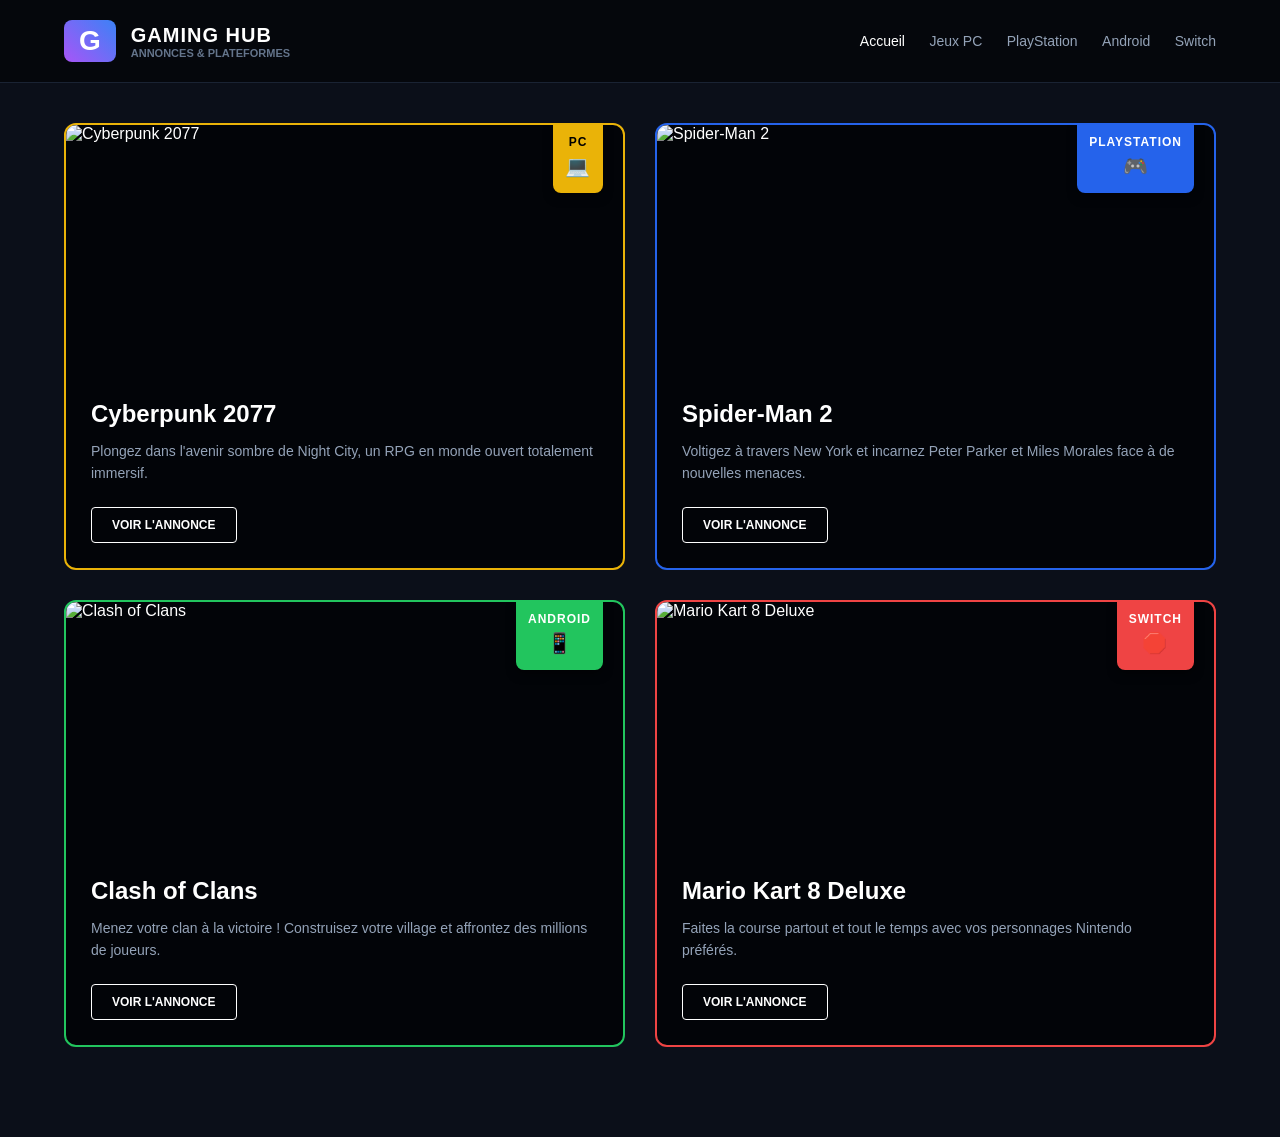
==== index.html @ 1084cc16 "Premier commit sur la page d'accueil et la page switch" ====
<!DOCTYPE html>
<html lang="fr">
<head>
    <meta charset="UTF-8">
    <meta name="viewport" content="width=device-width, initial-scale=1.0">
    <title>Gaming Hub - Annonces & Plateformes</title>
    <link rel="stylesheet" href="style.css">
</head>
<body>

    <header class="main-header">
        <div class="logo">
            <span class="logo-icon">G</span>
            <div class="logo-text">
                <h1>GAMING HUB</h1>
                <p>ANNONCES & PLATEFORMES</p>
            </div>
        </div>
        <nav class="nav-links">
            <a href="index.html" class="active">Accueil</a>
            <a href="Jeux PC.html">Jeux PC</a>
            <a href="PlayStation.html">PlayStation</a>
            <a href="Android.html">Android</a>
            <a href="Switch.html">Switch</a>
        </nav>
    </header>

    <main class="games-grid">

        <article class="game-card pc-border">
            <div class="card-image-wrapper">
                <img src="https://encrypted-tbn0.gstatic.com/images?q=tbn:ANd9GcTGSwGZFgG9i9TC3yqjneICAWJVjYDXPoTbgQPIitP45sROS5WBnWE8QafVlzlkmCyn0VpcJtYhuLeNxJck5HMRBXjmtYERsfshrIulCQ&s=10" alt="Cyberpunk 2077" class="game-img">
                <span class="badge badge-pc">
                    <span class="badge-title">PC</span>
                    <span class="badge-icon">💻</span>
                </span>
            </div>
            <div class="game-content">
                <h2>Cyberpunk 2077</h2>
                <p>Plongez dans l'avenir sombre de Night City, un RPG en monde ouvert totalement immersif.</p>
                <a href="#" class="btn-action">VOIR L'ANNONCE</a>
            </div>
        </article>

        <article class="game-card ps-border">
            <div class="card-image-wrapper">
                <img src="https://encrypted-tbn0.gstatic.com/images?q=tbn:ANd9GcSSWJizbhLJCAYp3c3Z1L0ctqG_GPq749DJF9o25XAcl9Tb7Iy4bmAatOCcKznzh6bqywmQwb52lKYnrpTPBqBqY_K5G5NeqQnI-moyjQ&s" alt="Spider-Man 2" class="game-img">
                <span class="badge badge-ps">
                    <span class="badge-title">PLAYSTATION</span>
                    <span class="badge-icon">🎮</span>
                </span>
            </div>
            <div class="game-content">
                <h2>Spider-Man 2</h2>
                <p>Voltigez à travers New York et incarnez Peter Parker et Miles Morales face à de nouvelles menaces.</p>
                <a href="#" class="btn-action">VOIR L'ANNONCE</a>
            </div>
        </article>

        <article class="game-card android-border">
            <div class="card-image-wrapper">
                <img src="https://images.unsplash.com/photo-1511512578047-dfb367046420?q=80&w=600" alt="Clash of Clans" class="game-img">
                <span class="badge badge-android">
                    <span class="badge-title">ANDROID</span>
                    <span class="badge-icon">📱</span>
                </span>
            </div>
            <div class="game-content">
                <h2>Clash of Clans</h2>
                <p>Menez votre clan à la victoire ! Construisez votre village et affrontez des millions de joueurs.</p>
                <a href="#" class="btn-action">VOIR L'ANNONCE</a>
            </div>
        </article>

        <article class="game-card switch-border">
            <div class="card-image-wrapper">
                <img src="https://images.unsplash.com/photo-1568658176307-bfbd2873abda?q=80&w=600" alt="Mario Kart 8 Deluxe" class="game-img">
                <span class="badge badge-switch">
                    <span class="badge-title">SWITCH</span>
                    <span class="badge-icon">🛑</span>
                </span>
            </div>
            <div class="game-content">
                <h2>Mario Kart 8 Deluxe</h2>
                <p>Faites la course partout et tout le temps avec vos personnages Nintendo préférés.</p>
                <a href="#" class="btn-action">VOIR L'ANNONCE</a>
            </div>
        </article>

    </main>

</body>
</html>
---- style.css ----
/* ---- Style Global ---- */
* {
    margin: 0;
    padding: 0;
    box-sizing: border-box;
    font-family: 'Segoe UI', Tahoma, Geneva, Verdana, sans-serif;
}

body {
    background-color: #0b0f19; /* Fond sombre comme sur l'image */
    color: #ffffff;
    padding-bottom: 50px;
}

/* ---- En-tête / Barre de navigation ---- */
.main-header {
    display: flex;
    justify-content: space-between;
    align-items: center;
    padding: 20px 5%;
    background-color: #05070c;
    border-bottom: 1px solid #1a2333;
}

.logo {
    display: flex;
    align-items: center;
    gap: 15px;
}

.logo-icon {
    font-size: 28px;
    font-weight: bold;
    background: linear-gradient(45deg, #a855f7, #3b82f6);
    padding: 5px 15px;
    border-radius: 8px;
}

.logo-text h1 {
    font-size: 20px;
    letter-spacing: 1px;
}

.logo-text p {
    font-size: 11px;
    color: #64748b;
    font-weight: bold;
}

.nav-links a {
    color: #94a3b8;
    text-decoration: none;
    margin-left: 20px;
    font-size: 14px;
    transition: color 0.3s;
}

.nav-links a:hover, .nav-links a.active {
    color: #ffffff;
}

/* ---- Grille Principale ---- */
.games-grid {
    display: grid;
    grid-template-columns: repeat(auto-fit, minmax(450px, 1fr));
    gap: 30px;
    padding: 40px 5%;
    max-width: 1400px;
    margin: 0 auto;
}

/* ---- La Carte de Jeu ---- */
.game-card {
    background-color: #020408;
    border-radius: 12px;
    overflow: hidden;
    border: 2px solid transparent;
    transition: transform 0.3s, box-shadow 0.3s;
    display: flex;
    flex-direction: column;
}

.game-card:hover {
    transform: translateY(-5px);
}

/* Bordures spécifiques aux couleurs de l'image */
.pc-border { border-color: #eab308; }       /* Jaune */
.ps-border { border-color: #2563eb; }       /* Bleu */
.android-border { border-color: #22c55e; }  /* Vert */
.switch-border { border-color: #ef4444; }   /* Rouge */

/* Conteneur de l'image et du badge */
.card-image-wrapper {
    position: relative;
    height: 250px;
    width: 100%;
}

.game-img {
    width: 100%;
    height: 100%;
    object-fit: cover;
}

/* ---- Les Badges (En haut à droite) ---- */
.badge {
    position: absolute;
    top: 0;
    right: 20px;
    display: flex;
    flex-direction: column;
    align-items: center;
    padding: 10px 12px 15px 12px;
    font-weight: bold;
    font-size: 12px;
    letter-spacing: 1px;
    border-radius: 0 0 8px 8px; /* Forme de ruban pendant */
    box-shadow: 0 4px 10px rgba(0,0,0,0.5);
}

.badge-icon {
    font-size: 20px;
    margin-top: 5px;
}

/* Couleurs des rubans */
.badge-pc { background-color: #eab308; color: #000; }
.badge-ps { background-color: #2563eb; color: #fff; }
.badge-android { background-color: #22c55e; color: #fff; }
.badge-switch { background-color: #ef4444; color: #fff; }

/* ---- Contenu Texte de la carte ---- */
.game-content {
    padding: 25px;
    display: flex;
    flex-direction: column;
    gap: 12px;
    flex-grow: 1;
}

.game-content h2 {
    font-size: 24px;
}

.game-content p {
    color: #94a3b8;
    font-size: 14px;
    line-height: 1.6;
    margin-bottom: 10px;
}

/* ---- Bouton d'action ---- */
.btn-action {
    align-self: flex-start;
    padding: 10px 20px;
    border: 1px solid #ffffff;
    color: #ffffff;
    text-decoration: none;
    font-size: 12px;
    font-weight: bold;
    border-radius: 4px;
    transition: background-color 0.3s, color 0.3s;
}

.btn-action:hover {
    background-color: #ffffff;
    color: #000000;
}
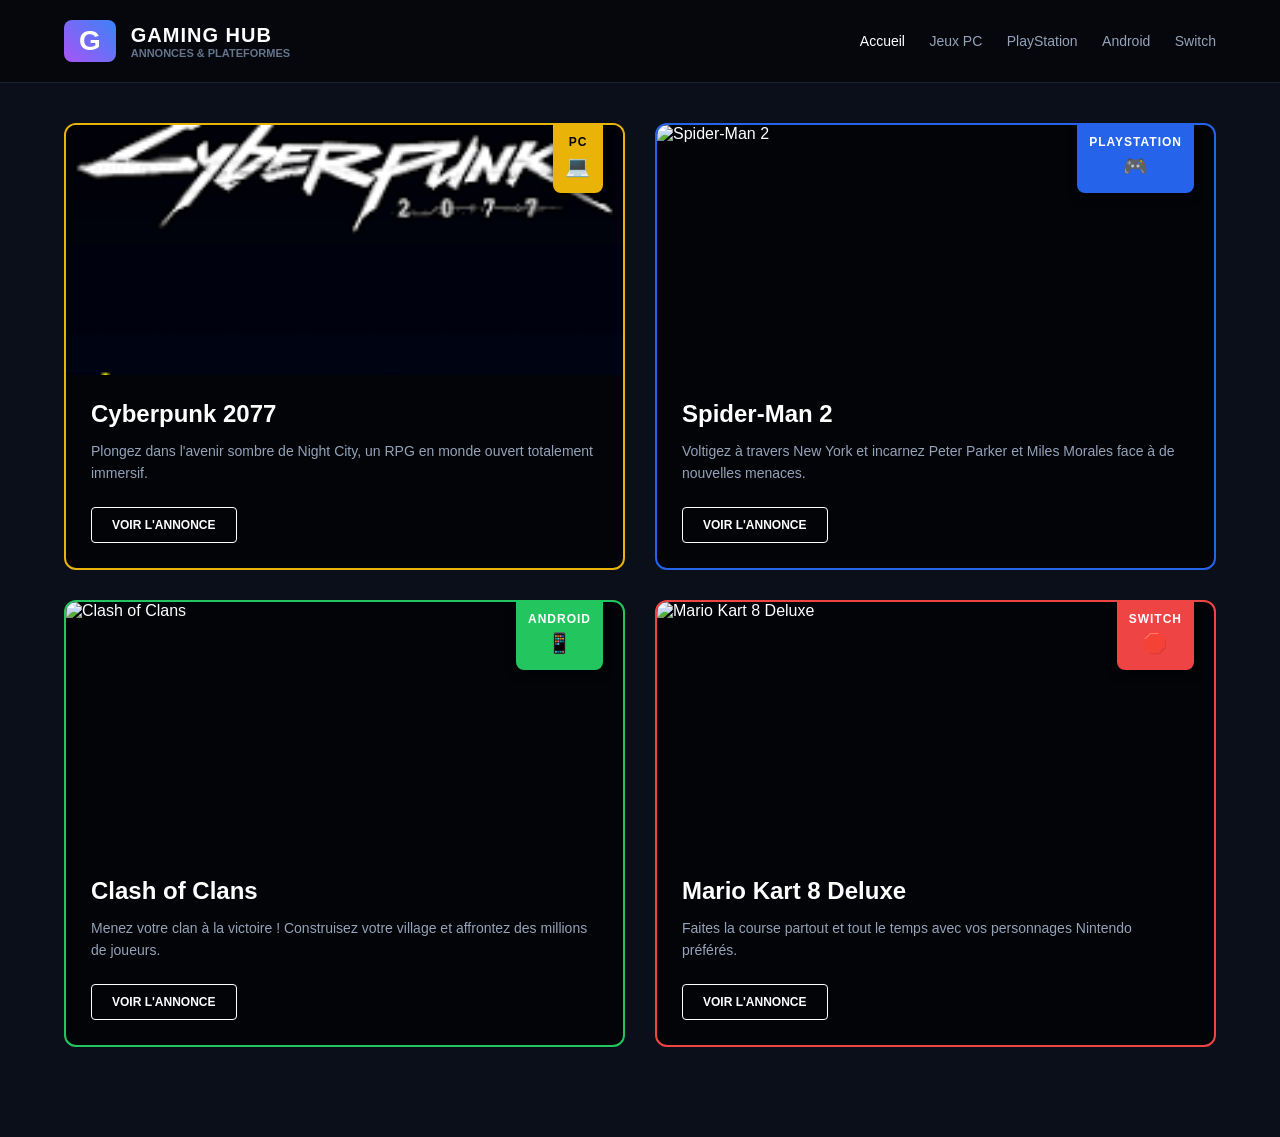
==== commit b08f850e: "MAJ de l'image cyberpunk" ====
--- a/index.html
+++ b/index.html
@@ -20,7 +20,7 @@
             <a href="index.html" class="active">Accueil</a>
             <a href="Jeux PC.html">Jeux PC</a>
             <a href="PlayStation.html">PlayStation</a>
-            <a href="Android.html">Android</a>
+            <a href="Android_file.html">Android</a>
             <a href="Switch.html">Switch</a>
         </nav>
     </header>
@@ -29,7 +29,8 @@
 
         <article class="game-card pc-border">
             <div class="card-image-wrapper">
-                <img src="https://encrypted-tbn0.gstatic.com/images?q=tbn:ANd9GcTGSwGZFgG9i9TC3yqjneICAWJVjYDXPoTbgQPIitP45sROS5WBnWE8QafVlzlkmCyn0VpcJtYhuLeNxJck5HMRBXjmtYERsfshrIulCQ&s=10" alt="Cyberpunk 2077" class="game-img">
+                <img src="[data-uri]
+                " alt="Cyberpunk 2077" class="game-img" alt="Cyberpunk 2077" class="game-img">
                 <span class="badge badge-pc">
                     <span class="badge-title">PC</span>
                     <span class="badge-icon">💻</span>
@@ -59,7 +60,7 @@
 
         <article class="game-card android-border">
             <div class="card-image-wrapper">
-                <img src="https://images.unsplash.com/photo-1511512578047-dfb367046420?q=80&w=600" alt="Clash of Clans" class="game-img">
+                <img src="https://encrypted-tbn0.gstatic.com/images?q=tbn:ANd9GcR25TlNh8ve7ot5SIbP9nwgGNygwmb6g2dxFQ&s" alt="Clash of Clans" class="game-img">
                 <span class="badge badge-android">
                     <span class="badge-title">ANDROID</span>
                     <span class="badge-icon">📱</span>
@@ -74,7 +75,7 @@
 
         <article class="game-card switch-border">
             <div class="card-image-wrapper">
-                <img src="https://images.unsplash.com/photo-1568658176307-bfbd2873abda?q=80&w=600" alt="Mario Kart 8 Deluxe" class="game-img">
+                <img src="https://i.ytimg.com/vi/zMwcLyyTufg/maxresdefault.jpg" alt="Mario Kart 8 Deluxe" class="game-img">
                 <span class="badge badge-switch">
                     <span class="badge-title">SWITCH</span>
                     <span class="badge-icon">🛑</span>
